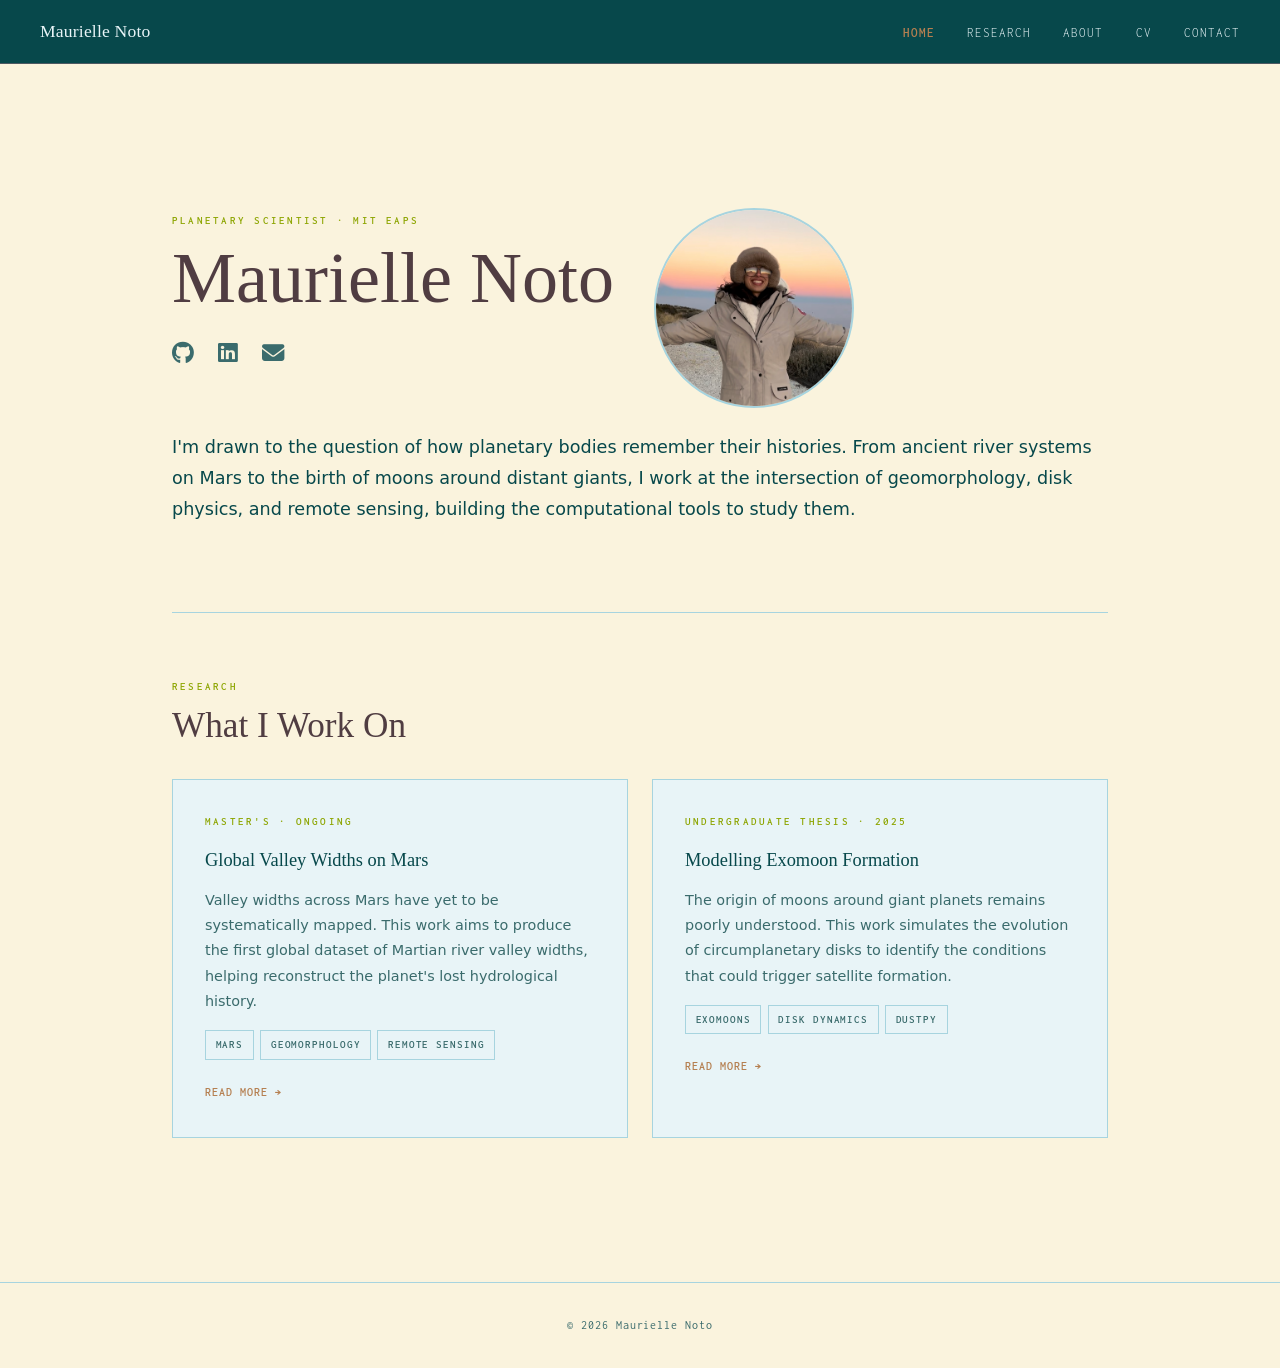
==== index.html @ 547100c0 "Initial commit" ====
<!DOCTYPE html>
<html lang="en">
<head>
  <meta charset="UTF-8" />
  <meta name="viewport" content="width=device-width, initial-scale=1.0"/>
  <title>Maurielle Noto</title>
  <link href="https://fonts.googleapis.com/css2?family=Cormorant+Garamond:ital,wght@0,300;0,400;1,300;1,400&family=Inconsolata:wght@200;300;600&display=swap" rel="stylesheet"/>
  <link rel="stylesheet" href="https://cdnjs.cloudflare.com/ajax/libs/font-awesome/6.5.0/css/all.min.css"/>
  <link rel="stylesheet" href="style.css" />
</head>
<body>

  <!-- ============================================
       NAVIGATION
       The nav is the same on every page.
       To mark which page is active, add class="active"
       to that page's link — e.g. on this page,
       "Home" has class="active".
       ============================================ -->
  <nav>
    <a href="index.html" class="nav-name">Maurielle Noto</a>
    <ul class="nav-links">
      <li><a href="index.html" class="active">Home</a></li>
      <li><a href="research.html">Research</a></li>
      <li><a href="about.html">About</a></li>
      <li><a href="cv.pdf" target="_blank">CV</a></li>
      <li><a href="contact.html">Contact</a></li>
    </ul>
  </nav>


  <main class="page-wrap">

    <!-- ============================================
         HERO — your name + one-line blurb
         ============================================ -->
  <section class="section">

    <div class="hero-top">
      <div>
        <span class="label">Planetary Scientist · MIT EAPS</span>
        <h1>Maurielle Noto</h1>
        <div class="hero-links">
          <a href="https://github.com/maurielle-noto" target="_blank">
            <i class="fa-brands fa-github"></i>
          </a>
          <a href="https://linkedin.com/in/YOURPROFILE" target="_blank">
            <i class="fa-brands fa-linkedin"></i>
          </a>
          <a href="mailto:minoto@mit.edu">
            <i class="fa-solid fa-envelope"></i>
          </a>
        </div>
      </div>
      <img src="IMG_1552.jpg" alt="Maurielle Noto in the field" class="hero-photo" />
    </div>

      <!-- 
        YOUR TURN: Replace this with 1–2 sentences about you.
        Keep it short — this is the first thing people read.
        Think: who you are, what you study, what drives you.
      -->
      <p class="lead">
        I'm drawn to the question of how planetary bodies remember their histories. 
        From ancient river systems on Mars to the birth of moons around distant giants, 
        I work at the intersection of geomorphology, disk physics, and remote sensing, 
        building the computational tools to study them.
      </p>

    </section>


    <!-- ============================================
         RESEARCH OVERVIEW
         Two cards — one per project.
         Full details live on research.html.
         ============================================ -->
    <section class="section">

      <span class="label">Research</span>
      <h2>What I Work On</h2>

      <!-- 
        YOUR TURN: Fill in the card titles, descriptions,
        and tags. The "View more" links go to research.html
        which has the full version.
      -->
      <div class="card-grid">

        <div class="card">
          <span class="label">Master's · Ongoing</span>
          <h3>Global Valley Widths on Mars</h3>
          <p>
            Valley widths across Mars have yet to be systematically mapped. 
            This work aims to produce the first global dataset of Martian river valley widths, 
            helping reconstruct the planet's lost hydrological history.
          </p>
          <div class="card-tags">
            <span class="tag">Mars</span>
            <span class="tag">Geomorphology</span>
            <span class="tag">Remote Sensing</span>
          </div>
          <a href="research.html" class="card-link">Read more →</a>
        </div>

        <div class="card">
          <span class="label">Undergraduate Thesis · 2025</span>
          <h3>Modelling Exomoon Formation</h3>
          <p>
            The origin of moons around giant planets remains poorly understood. 
            This work simulates the evolution of circumplanetary disks to identify 
            the conditions that could trigger satellite formation.
          </p>
          <div class="card-tags">
            <span class="tag">Exomoons</span>
            <span class="tag">Disk Dynamics</span>
            <span class="tag">DustPy</span>
          </div>
          <a href="research.html" class="card-link">Read more →</a>
        </div>

      </div>

    </section>


  </main>


  <footer>
    © 2026 Maurielle Noto
  </footer>

</body>
</html>
---- style.css ----
/* ============================================
   MAURIELLE NOTO — SITE STYLESHEET
   ============================================

   HOW THIS FILE WORKS:
   Every page on your site links to this one CSS file.
   Change something here and it updates everywhere.

   The most important section is :root at the top —
   that's where your colors and fonts live.
   ============================================ */


/* ── 1. YOUR PALETTE & FONTS ──────────────────
   This is the first place to customize.
   Swap the hex codes for your own colors.
   Swap the font names for ones from fonts.google.com
   ─────────────────────────────────────────── */
:root {
  /* Colors — replace these with your palette */
  --color-bg:      #faf3dd;   /* eggshell — warm cream background */
  --color-surface: #e8f4f7;   /* light blue tinted surface for cards/nav */
  --color-border:  #a7d4df;   /* light blue for borders and dividers */
  --color-text:    #07484b;   /* evergreen — main body text */
  --color-muted:   #3a6b6c;   /* mid-teal for secondary text */
  --color-accent:  #b57f50;   /* spicy paprika — headings and highlights */
  --color-accent2: #8ea604;   /* lime moss — spot accent */
  --color-link:    #042a2b;   /* evergreen for nav links */
  --color-navbar:   #7A8B99;  /* slate grey for nav header */
  --color-darklineaccent: #4E5962; /* dark blue slate grey */
  --color-textaccent: #503d42; /*burnt peach*/

  /* Fonts — replace with your Google Fonts choices */
  --font-heading: Georgia, serif;        /* for your name and section titles */
  --font-body:    system-ui, sans-serif; /* for body text and captions */
  --font-nav: 'Inconsolata', monospace; /* for nav links */

  /* Spacing — you probably won't need to change these */
  --max-width: 1000px;
  --section-padding: 5rem 2rem;
  --nav-height: 64px;
}


/* ── 2. RESET & BASE ──────────────────────────
   Sensible defaults — you don't need to touch this.
   ─────────────────────────────────────────── */
*, *::before, *::after {
  box-sizing: border-box;
  margin: 0;
  padding: 0;
}

html {
  scroll-behavior: smooth;
}

body {
  background-color: var(--color-bg);
  color: var(--color-text);
  font-family: var(--font-body);
  font-size: 17px;
  line-height: 1.75;
}

img {
  max-width: 100%;
  display: block;
}

a {
  color: var(--color-link);
  text-decoration: none;
}

a:hover {
  text-decoration: underline;
}


/* ── 3. NAVIGATION ────────────────────────────
   The bar at the top of every page.
   ─────────────────────────────────────────── */
nav {
  position: sticky;
  top: 0;
  z-index: 100;
  height: var(--nav-height);
  background: var(--color-text);
  border-bottom: 1px solid var(--color-darklineaccent);
  display: flex;
  align-items: center;
  justify-content: space-between;
  padding: 0 2.5rem;
}

/* Your name in the top left */
.nav-name {
  font-family: var(--font-heading);
  font-size: 1.1rem;
  color: var(--color-surface);
  text-decoration: none;
  letter-spacing: 0.01em;
}

.nav-name:hover {
  text-decoration: none;
}

/* The links on the right */
.nav-links {
  list-style: none;
  display: flex;
  gap: 2rem;
}

.nav-links a {
  font-family: var(--font-nav);
  font-size: 0.82rem;
  letter-spacing: 0.08em;
  text-transform: uppercase;
  color: var(--color-surface);
  font-weight: 300;
  transition: color 0.2s;
}

.nav-links a:hover,
.nav-links a.active {         /* add class="active" to the current page's link */
  color: var(--color-accent);
  font-weight: 600;
  text-decoration: none;
}


/* ── 4. PAGE WRAPPER ──────────────────────────
   Centers content and sets max width.
   Wrap your page content in <main class="page-wrap">
   ─────────────────────────────────────────── */
.page-wrap {
  max-width: var(--max-width);
  margin: 0 auto;
  padding: var(--section-padding);
}


/* ── 5. TYPOGRAPHY ────────────────────────────
   Headings, body text, captions.
   ─────────────────────────────────────────── */
h1 {
  font-family: var(--font-heading);
  font-size: clamp(2.5rem, 6vw, 4.5rem);
  font-weight: 400;
  line-height: 1.1;
  color: var(--color-textaccent);
  margin-bottom: 1rem;
}

h2 {
  font-family: var(--font-heading);
  font-size: clamp(1.5rem, 3vw, 2.2rem);
  font-weight: 400;
  line-height: 1.2;
  color: var(--color-textaccent);
  margin-bottom: 1rem;
}

h3 {
  font-family: var(--font-heading);
  font-size: 1.15rem;
  font-weight: 400;
  color: var(--color-text);
  margin-bottom: 0.5rem;
}

p {
  margin-bottom: 1rem;
  color: var(--color-muted);
}

p.lead {
  font-size: 1.1rem;
  color: var(--color-text);
  margin-bottom: 1.5rem;
}

.label {
  font-family: var(--font-nav);
  font-size: 0.7rem;
  letter-spacing: 0.2em;
  text-transform: uppercase;
  color: var(--color-accent2);
  margin-bottom: 0.5rem;
  display: block;
  font-weight: 600;
}

.caption {
  font-size: 0.8rem;
  color: var(--color-muted);
  font-style: italic;
  margin-top: 0.5rem;
}

/* Horizontal rule / divider */
hr {
  border: none;
  border-top: 1px solid var(--color-border);
  margin: 3rem 0;
}


/* ── 6. SECTIONS ──────────────────────────────
   Generic section spacing on the home page.
   ─────────────────────────────────────────── */
.section {
  padding: 4rem 0;
  border-bottom: 1px solid var(--color-border);
}

.section:last-child {
  border-bottom: none;
}


/* ── 7. RESEARCH CARDS ────────────────────────
   Used on the home page research overview
   and the full research page.
   ─────────────────────────────────────────── */
.card-grid {
  display: grid;
  grid-template-columns: 1fr 1fr;
  gap: 1.5rem;
  margin-top: 2rem;
}

.card {
  background: var(--color-surface);
  border: 1px solid var(--color-border);
  padding: 2rem;
  transition: border-color 0.25s;
}

.card:hover {
  border-color: var(--color-textaccent);
}

.card .label {
  margin-bottom: 0.75rem;
}

.card h3 {
  margin-bottom: 0.75rem;
}

.card p {
  font-size: 0.9rem;
  margin-bottom: 1rem;
}

.card-tags {
  display: flex;
  flex-wrap: wrap;
  gap: 0.4rem;
  margin-bottom: 1rem;
}

.tag {
  font-size: 0.7rem;
  font-family: var(--font-nav);
  letter-spacing: 0.08em;
  text-transform: uppercase;
  padding: 0.25rem 0.6rem;
  border: 1px solid var(--color-border);
  color: var(--color-muted);
  font-weight: 600;
}

.card-link {
  font-size: 0.75rem;
  font-family: var(--font-nav);
  letter-spacing: 0.08em;
  text-transform: uppercase;
  color: var(--color-accent);
  font-weight: 600;
}


/* ── 8. PHOTO + CAPTION ───────────────────────
   For the about page and anywhere you add photos.
   ─────────────────────────────────────────── */
.photo-block {
  margin-bottom: 2rem;
}

.photo-block img {
  width: 100%;
  aspect-ratio: 4/3;
  object-fit: cover;
  background: var(--color-surface); /* shows while image loads */
}

/* A row of photos side by side */
.photo-row {
  display: grid;
  grid-template-columns: repeat(auto-fit, minmax(220px, 1fr));
  gap: 1rem;
  margin-top: 1.5rem;
}


/* ── 9. CONTACT SECTION ───────────────────────
   Used on both the home page footer
   and the contact page.
   ─────────────────────────────────────────── */
.contact-list {
  list-style: none;
  margin-top: 1.5rem;
  display: flex;
  flex-direction: column;
  gap: 0.75rem;
  margin-bottom: 2rem;
}

.contact-list li {
  display: flex;
  align-items: center;
  gap: 1rem;
  font-size: 0.95rem;
}

.contact-list .contact-label {
  font-family: var(--font-nav);
  font-size: 0.65rem;
  letter-spacing: 0.15em;
  text-transform: uppercase;
  color: var(--color-accent);
  min-width: 70px;
  font-weight: 600;
}

.contact-list a {
  color: var(--color-muted);
}

.contact-list a:hover {
  color: var(--color-accent);
  text-decoration: none;
}


/* ── 10. FOOTER ───────────────────────────────
   ─────────────────────────────────────────── */
footer {
  border-top: 1px solid var(--color-border);
  padding: 2rem 2.5rem;
  font-size: 0.75rem;
  color: var(--color-muted);
  font-family: var(--font-nav);
  letter-spacing: 0.08em;
  text-align: center;
}


/* ── 11. RESPONSIVE ───────────────────────────
   Makes things stack nicely on mobile.
   ─────────────────────────────────────────── */
@media (max-width: 680px) {
  nav {
    padding: 0 1.25rem;
  }

  .nav-links {
    gap: 1rem;
  }

  .nav-links a {
    font-size: 0.72rem;
  }

  .page-wrap {
    padding: 3rem 1.25rem;
  }

  .card-grid {
    grid-template-columns: 1fr;
  }
}

/* ── CUSTOM EXTRAS ──────────────────────────── */
.italic-heading {
  font-style: italic;
}

/* hero links */
.hero-links {
  display: flex;
  gap: 1.5rem;
  margin: 1rem 0 2rem;
}

.hero-links a {
  color: var(--color-muted);
  font-size: 1.4rem;
  transition: color 0.2s;
}

.hero-links a:hover {
  color: var(--color-accent);
  text-decoration: none;
}

.section-header-only {
  padding-bottom: 0;
}

.section-divider-heading {
  font-size: clamp(2rem, 4vw, 3.5rem);
}

/* JUMP LINKS */

.jump-links {
  display: flex;
  gap: 2rem;
  margin-top: 1.5rem;
}

.jump-links a {
  font-family: var(--font-nav);
  font-size: 0.72rem;
  letter-spacing: 0.15em;
  text-transform: uppercase;
  color: var(--color-accent);
  transition: color 0.2s;
  font-weight: 600;
}

.jump-links a:hover {
  color: var(--color-accent);
  text-decoration: none;
}

/* ADVISOR */
.advisor {
  font-family: var(--font-nav);
  font-size: 0.72rem;
  letter-spacing: 0.1em;
  color: var(--color-muted);
  margin-bottom: 1.5rem;
  margin-top: -0.5rem;
  font-weight: 600;
}

/* Plot figures */
.plot {
  margin: 2rem 0;
  max-width: 700px;
}

.plot img {
  width: 100%;
  border: 1px solid var(--color-border);
  cursor: pointer;
}

.plot figcaption {
  font-family: var(--font-nav);
  font-size: 0.72rem;
  letter-spacing: 0.08em;
  color: var(--color-muted);
  font-weight: 600;
  margin-top: 0.6rem;
}

.plot .caption-short {
  display: block;
}

.plot .caption-full {
  display: none;
  margin-top: 0.4rem;
  line-height: 1.6;
}

.plot.expanded .caption-short {
  display: none;
}

.plot.expanded .caption-full {
  display: block;
}

.caption-toggle {
  font-family: var(--font-nav);
  font-size: 0.65rem;
  letter-spacing: 0.12em;
  text-transform: uppercase;
  color: var(--color-accent2);
  font-weight: 600;
  cursor: pointer;
  margin-top: 0.4rem;
  display: inline-block;
}

.caption-toggle:hover {
  color: var(--color-accent);
}

/* Figures dropdown */
.figures-dropdown {
  margin: 2rem 0;
  border: 1px solid var(--color-border);
  padding: 0;
}

.figures-dropdown summary {
  font-family: var(--font-nav);
  font-size: 0.72rem;
  letter-spacing: 0.15em;
  text-transform: uppercase;
  color: var(--color-accent2);
  font-weight: 600;
  padding: 1rem 1.5rem;
  cursor: pointer;
  list-style: none;
  display: flex;
  align-items: center;
  gap: 0.6rem;
}

.figures-dropdown summary:hover {
  color: var(--color-accent);
}

.figures-dropdown summary::before {
  content: '↓';
  transition: transform 0.2s;
}

.figures-dropdown[open] summary::before {
  content: '↑';
}

.figures-dropdown .plot {
  max-width: 500px;
  margin: 1.5rem auto;
}

.figures-dropdown .gallery-item img {
  width: 100%;
  object-fit: contain;
}

.hero-top {
  display: flex;
  align-items: center;
  gap: 2.5rem;
  margin-bottom: 1.5rem;
}

.hero-photo {
  width: 200px;
  height: 200px;
  border-radius: 50%;
  object-fit: cover;
  border: 2px solid var(--color-border);
}
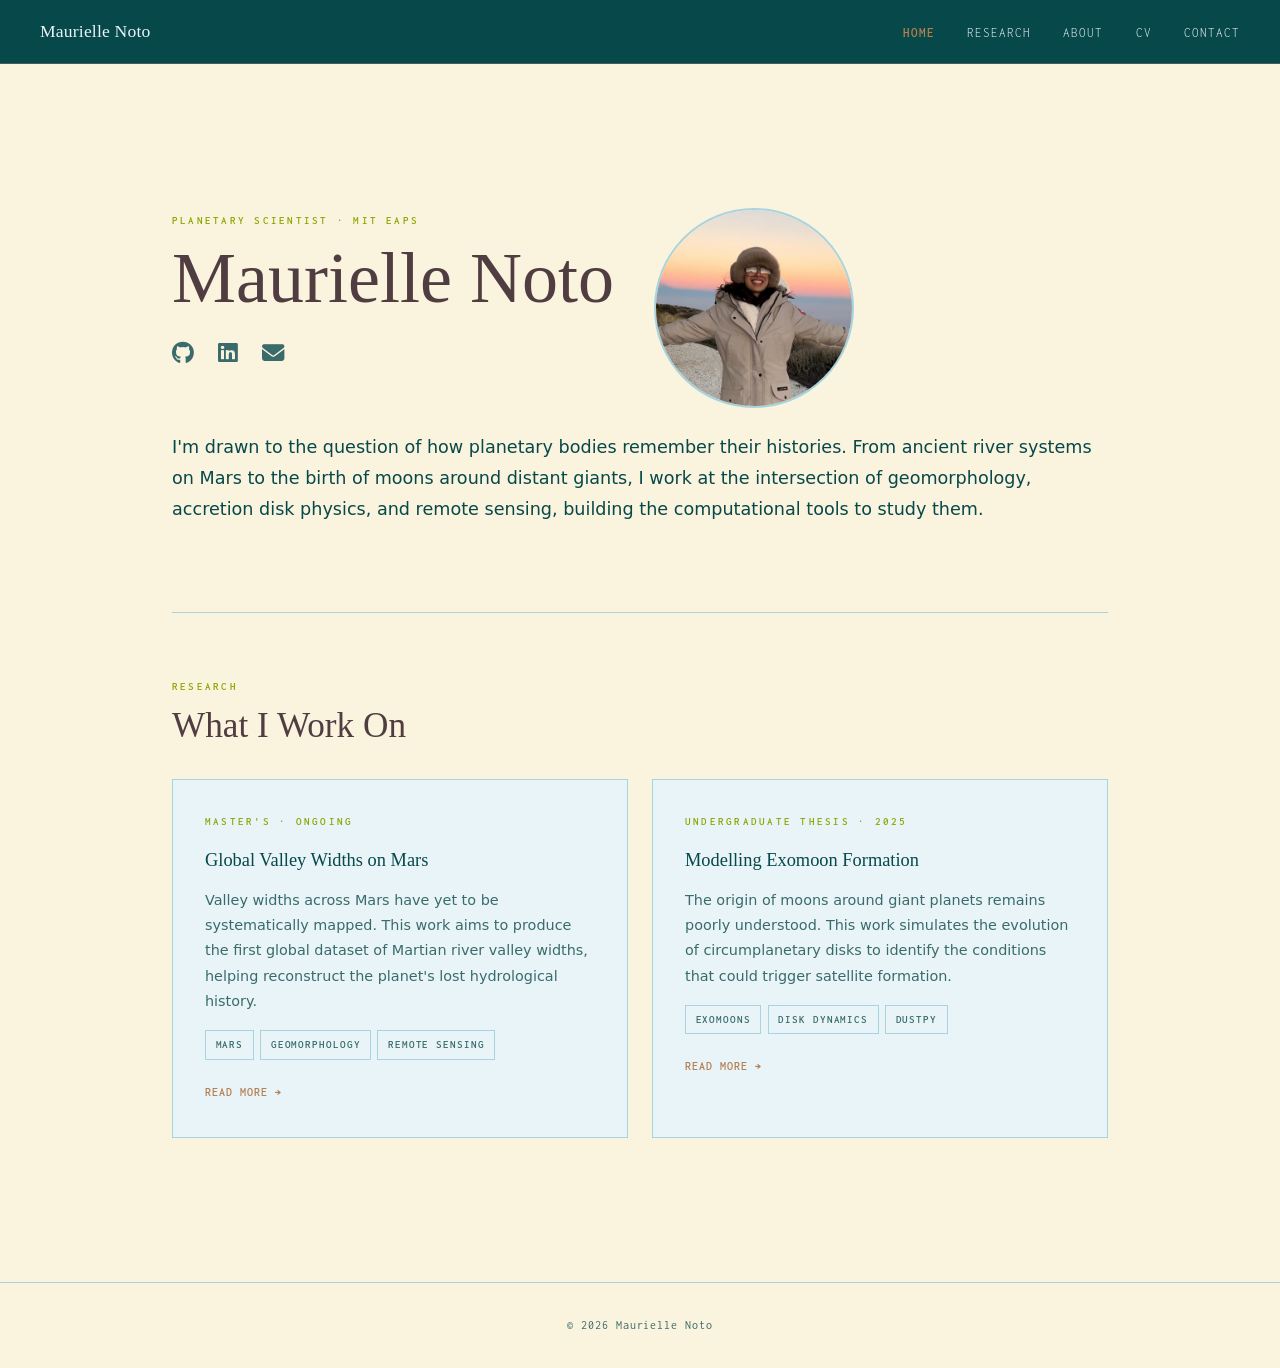
==== commit fb523c20: "accretion to home page description" ====
--- a/index.html
+++ b/index.html
@@ -63,7 +63,7 @@
       <p class="lead">
         I'm drawn to the question of how planetary bodies remember their histories. 
         From ancient river systems on Mars to the birth of moons around distant giants, 
-        I work at the intersection of geomorphology, disk physics, and remote sensing, 
+        I work at the intersection of geomorphology, accretion disk physics, and remote sensing, 
         building the computational tools to study them.
       </p>
 
